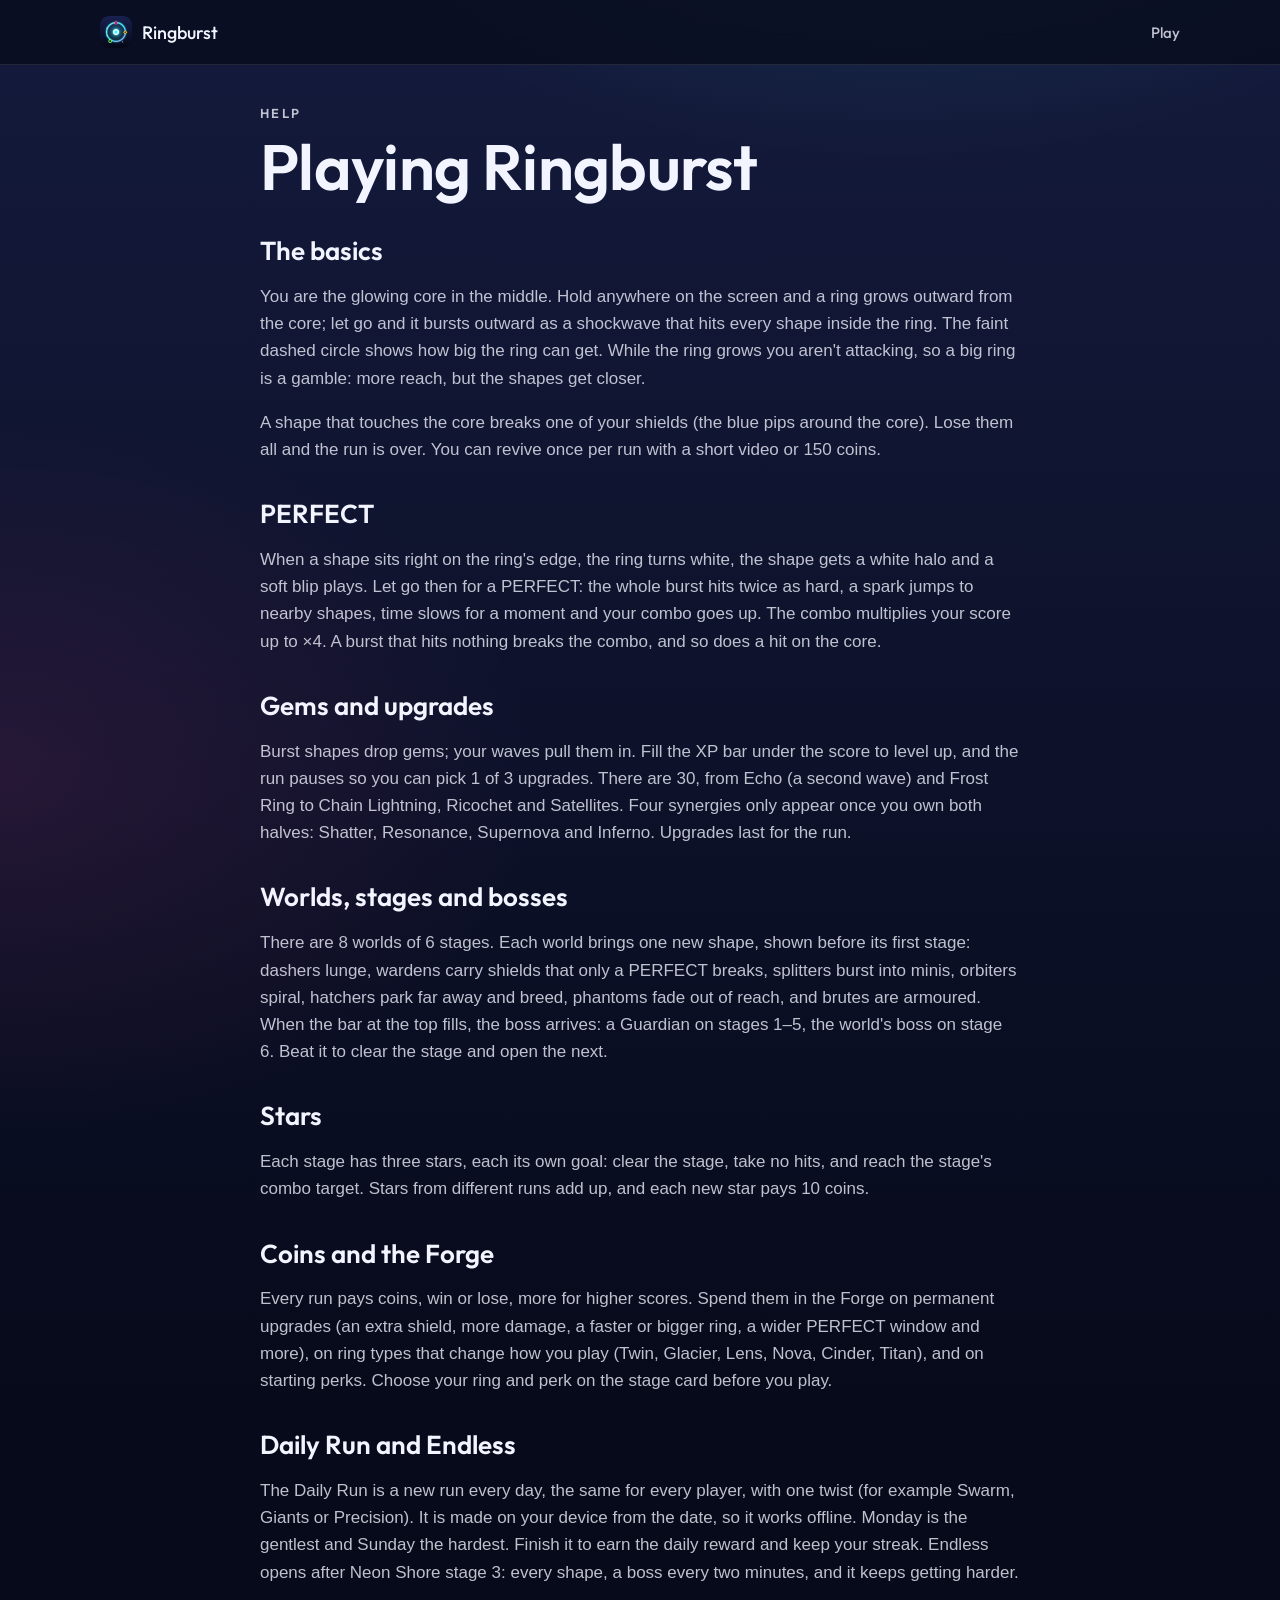
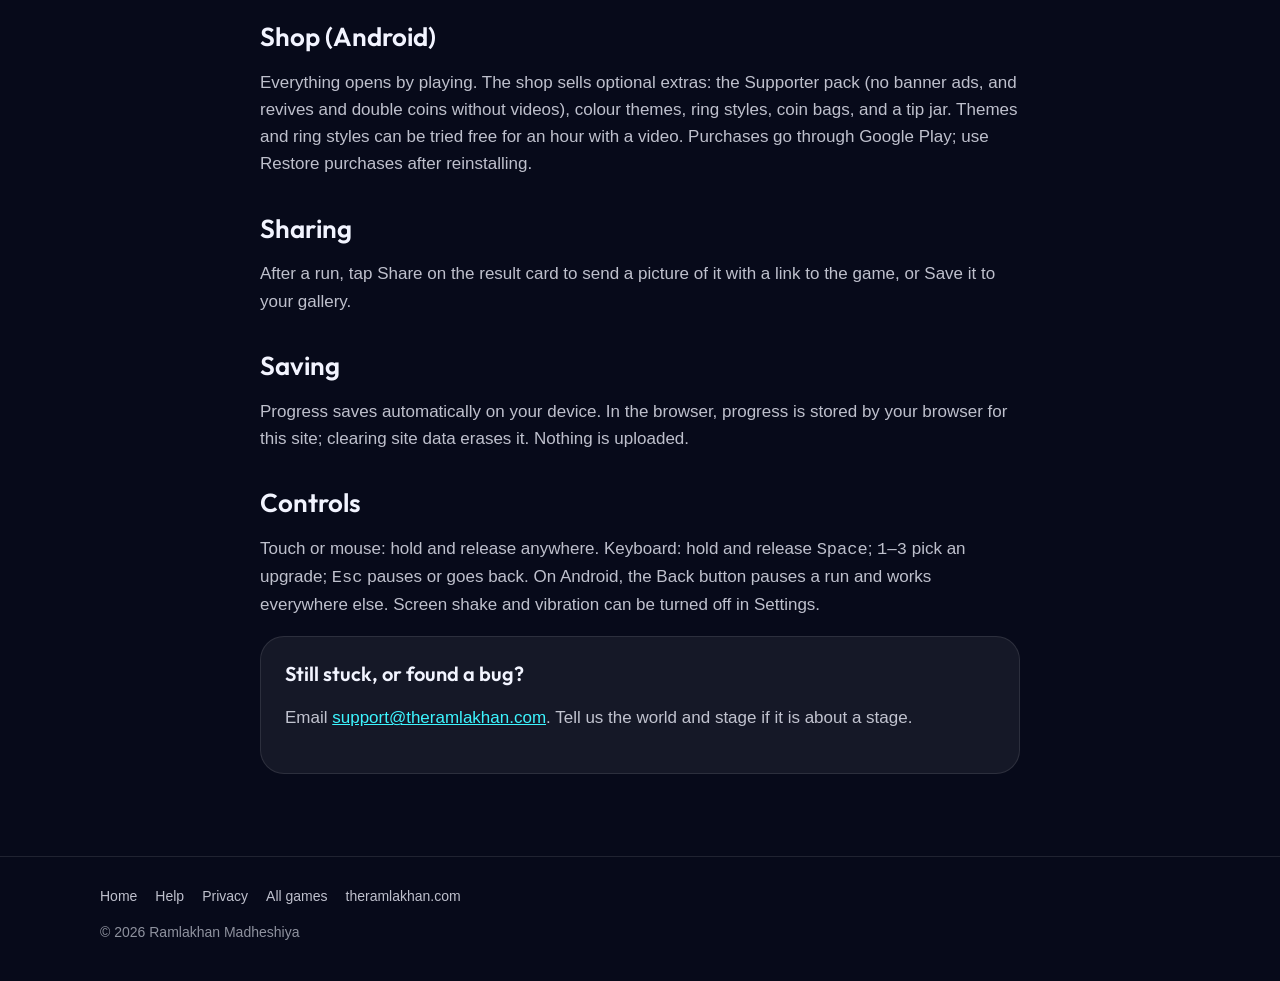
==== web/help/index.html @ f810cd86 "Store art, website, docs, CI and a smoother difficulty curve Icons, splash, feature graphic and Play" ====
<!doctype html>
<html lang="en">
<head>
<meta charset="utf-8">
<meta name="viewport" content="width=device-width, initial-scale=1, viewport-fit=cover">
<title>Ringburst Help</title>
<meta name="description" content="How to play Ringburst: hold to grow the ring, let go to burst it, PERFECT releases, upgrades, worlds, the Forge, the Daily Run and Endless.">
<meta name="theme-color" content="#070A1A">
<link rel="icon" href="../icon.svg" type="image/svg+xml">
<link rel="preconnect" href="https://fonts.googleapis.com">
<link rel="preconnect" href="https://fonts.gstatic.com" crossorigin>
<link href="https://fonts.googleapis.com/css2?family=Outfit:wght@400;500;600;700;800&display=swap" rel="stylesheet">
<link rel="stylesheet" href="../assets/site.css">
</head>
<body>
<header class="nav">
  <div class="container nav-inner">
    <a class="wordmark" href="../"><img src="../images/icon-512.png" alt="" width="32" height="32"><span>Ringburst</span></a>
    <a class="link" href="../play/">Play</a>
  </div>
</header>
<main class="container doc">
  <p class="eyebrow">Help</p>
  <h1>Playing Ringburst</h1>

  <h2>The basics</h2>
  <p>You are the glowing core in the middle. Hold anywhere on the screen and a ring grows outward from the core; let go and it bursts outward as a shockwave that hits every shape inside the ring. The faint dashed circle shows how big the ring can get. While the ring grows you aren't attacking, so a big ring is a gamble: more reach, but the shapes get closer.</p>
  <p>A shape that touches the core breaks one of your shields (the blue pips around the core). Lose them all and the run is over. You can revive once per run with a short video or 150 coins.</p>

  <h2>PERFECT</h2>
  <p>When a shape sits right on the ring's edge, the ring turns white, the shape gets a white halo and a soft blip plays. Let go then for a PERFECT: the whole burst hits twice as hard, a spark jumps to nearby shapes, time slows for a moment and your combo goes up. The combo multiplies your score up to ×4. A burst that hits nothing breaks the combo, and so does a hit on the core.</p>

  <h2>Gems and upgrades</h2>
  <p>Burst shapes drop gems; your waves pull them in. Fill the XP bar under the score to level up, and the run pauses so you can pick 1 of 3 upgrades. There are 30, from Echo (a second wave) and Frost Ring to Chain Lightning, Ricochet and Satellites. Four synergies only appear once you own both halves: Shatter, Resonance, Supernova and Inferno. Upgrades last for the run.</p>

  <h2>Worlds, stages and bosses</h2>
  <p>There are 8 worlds of 6 stages. Each world brings one new shape, shown before its first stage: dashers lunge, wardens carry shields that only a PERFECT breaks, splitters burst into minis, orbiters spiral, hatchers park far away and breed, phantoms fade out of reach, and brutes are armoured. When the bar at the top fills, the boss arrives: a Guardian on stages 1–5, the world's boss on stage 6. Beat it to clear the stage and open the next.</p>

  <h2>Stars</h2>
  <p>Each stage has three stars, each its own goal: clear the stage, take no hits, and reach the stage's combo target. Stars from different runs add up, and each new star pays 10 coins.</p>

  <h2>Coins and the Forge</h2>
  <p>Every run pays coins, win or lose, more for higher scores. Spend them in the Forge on permanent upgrades (an extra shield, more damage, a faster or bigger ring, a wider PERFECT window and more), on ring types that change how you play (Twin, Glacier, Lens, Nova, Cinder, Titan), and on starting perks. Choose your ring and perk on the stage card before you play.</p>

  <h2>Daily Run and Endless</h2>
  <p>The Daily Run is a new run every day, the same for every player, with one twist (for example Swarm, Giants or Precision). It is made on your device from the date, so it works offline. Monday is the gentlest and Sunday the hardest. Finish it to earn the daily reward and keep your streak. Endless opens after Neon Shore stage 3: every shape, a boss every two minutes, and it keeps getting harder.</p>

  <h2>Shop (Android)</h2>
  <p>Everything opens by playing. The shop sells optional extras: the Supporter pack (no banner ads, and revives and double coins without videos), colour themes, ring styles, coin bags, and a tip jar. Themes and ring styles can be tried free for an hour with a video. Purchases go through Google Play; use Restore purchases after reinstalling.</p>

  <h2>Sharing</h2>
  <p>After a run, tap Share on the result card to send a picture of it with a link to the game, or Save it to your gallery.</p>

  <h2>Saving</h2>
  <p>Progress saves automatically on your device. In the browser, progress is stored by your browser for this site; clearing site data erases it. Nothing is uploaded.</p>

  <h2>Controls</h2>
  <p>Touch or mouse: hold and release anywhere. Keyboard: hold and release <kbd>Space</kbd>; <kbd>1</kbd>–<kbd>3</kbd> pick an upgrade; <kbd>Esc</kbd> pauses or goes back. On Android, the Back button pauses a run and works everywhere else. Screen shake and vibration can be turned off in Settings.</p>

  <div class="card">
    <h3>Still stuck, or found a bug?</h3>
    <p>Email <a href="mailto:support@theramlakhan.com?subject=Ringburst%20help">support@theramlakhan.com</a>. Tell us the world and stage if it is about a stage.</p>
  </div>
</main>
<footer class="footer">
  <div class="container">
    <div class="footer-top">
      <nav class="footer-links" aria-label="Site"><a href="../">Home</a> <a href="./" aria-current="page">Help</a> <a href="../privacy/">Privacy</a> <a href="/games/">All games</a> <a href="https://theramlakhan.com/">theramlakhan.com</a></nav>
    </div>
    <p class="footer-meta">© 2026 Ramlakhan Madheshiya</p>
  </div>
</footer>
</body>
</html>
---- web/assets/site.css ----
/* Ringburst site. Neon on deep night blue. */
:root {
  --sky: #070A1A;
  --sky-2: #141A3C;
  --card: rgba(255, 255, 255, .06);
  --line: rgba(255, 255, 255, .10);
  --ink: #F2F4FF;
  --ink-2: rgba(242, 244, 255, .78);
  --ink-3: rgba(242, 244, 255, .58);
  --amber: #3DF5FF;
  --pink: #FF4FA3;
  --gold: #FFD23F;
  --paper: #F4F6FF;
  --paper-ink: #0B1030;
  --violet: #B98CFF;
  --display: "Outfit", -apple-system, BlinkMacSystemFont, "Segoe UI", system-ui, sans-serif;
  --text: -apple-system, BlinkMacSystemFont, "Segoe UI", Inter, Roboto, "Helvetica Neue", Arial, system-ui, sans-serif;
  --gutter: 20px;
  color-scheme: dark;
}
* { box-sizing: border-box; }
html { -webkit-text-size-adjust: 100%; }
body {
  margin: 0;
  background: radial-gradient(1100px 700px at 70% -10%, rgba(61, 245, 255, .16) 0%, transparent 60%), radial-gradient(900px 600px at 0% 30%, rgba(255, 79, 163, .10) 0%, transparent 60%), linear-gradient(180deg, var(--sky-2) 0%, var(--sky) 55%);
  background-color: var(--sky);
  color: var(--ink);
  font: 17px/1.6 var(--text);
  min-height: 100vh;
}
a { color: var(--amber); }
img { max-width: 100%; height: auto; display: block; }
.container { width: min(1080px, 100% - 2 * var(--gutter)); margin-inline: auto; }
.skip { position: absolute; left: -999px; }
.skip:focus { left: 12px; top: 12px; background: var(--paper); color: var(--paper-ink); padding: 8px 12px; border-radius: 10px; z-index: 9; }

.nav { position: sticky; top: 0; z-index: 5; backdrop-filter: blur(14px); background: rgba(7, 10, 26, .72); border-bottom: 1px solid var(--line); }
.nav-inner { display: flex; align-items: center; justify-content: space-between; height: 64px; }
.wordmark { display: inline-flex; align-items: center; gap: 10px; color: var(--ink); text-decoration: none; font: 500 18px var(--display); }
.wordmark img { width: 32px; height: 32px; border-radius: 9px; }
.nav .link { color: var(--ink-2); text-decoration: none; font: 500 15px var(--display); }
.nav .link:hover { color: var(--ink); }

.hero { padding: 56px 0 24px; display: grid; gap: 40px; grid-template-columns: 1.1fr .9fr; align-items: center; }
.eyebrow { font: 600 13px var(--display); letter-spacing: .18em; text-transform: uppercase; color: var(--amber); margin: 0 0 12px; }
h1 { font: 600 clamp(40px, 6vw, 64px)/1.05 var(--display); margin: 0 0 16px; letter-spacing: -.01em; }
h2 { font: 600 clamp(28px, 3.6vw, 38px)/1.15 var(--display); margin: 0 0 12px; }
h3 { font: 600 20px/1.3 var(--display); margin: 0 0 6px; }
.lede { font-size: 19px; color: var(--ink-2); max-width: 34em; margin: 0 0 24px; }
.btn-row { display: flex; flex-wrap: wrap; gap: 12px; align-items: center; }
.btn { display: inline-flex; align-items: center; gap: 10px; padding: 14px 22px; border-radius: 999px; font: 600 16px var(--display); text-decoration: none; color: var(--ink); background: var(--card); border: 1px solid var(--line); min-height: 50px; }
.btn:hover { background: rgba(255, 255, 255, .1); }
.btn svg { width: 20px; height: 20px; }
.btn-primary { background: var(--amber); color: var(--paper-ink); border-color: transparent; }
.btn-primary:hover { background: #7CFBFF; }
.meta { color: var(--ink-3); font-size: 14px; margin-top: 14px; }

.phone { border-radius: 30px; overflow: hidden; border: 1px solid var(--line); box-shadow: 0 40px 80px -30px rgba(0, 0, 0, .7), 0 0 90px -20px rgba(61, 245, 255, .35); background: var(--sky); }
.hero .phone { max-width: 340px; margin-inline: auto; }
.shots { display: grid; grid-template-columns: repeat(3, 1fr); gap: 20px; margin: 24px 0 8px; }

section { padding: 48px 0; }
.features { display: grid; grid-template-columns: repeat(3, 1fr); gap: 18px; }
.feature { background: var(--card); border: 1px solid var(--line); border-radius: 24px; padding: 22px; }
.feature p { margin: 0; color: var(--ink-2); }
.shape { display: block; width: 44px; height: 44px; margin-bottom: 12px; }
.shape svg { width: 44px; height: 44px; filter: drop-shadow(0 0 10px currentColor); }

.doc { max-width: 760px; padding: 40px 0 64px; }
.doc h2 { margin-top: 36px; font-size: 26px; }
.doc p, .doc li { color: var(--ink-2); }
.card { background: var(--card); border: 1px solid var(--line); border-radius: 24px; padding: 24px; margin: 18px 0; }

.footer { border-top: 1px solid var(--line); padding: 28px 0 40px; color: var(--ink-3); font-size: 14px; }
.footer-top { display: flex; flex-wrap: wrap; gap: 16px; justify-content: space-between; align-items: center; }
.footer-links { display: flex; flex-wrap: wrap; gap: 18px; }
.footer-links a { color: var(--ink-2); text-decoration: none; }
.footer-links a:hover { color: var(--ink); }
.footer-meta { margin: 14px 0 0; }

@media (max-width: 820px) {
  .hero { grid-template-columns: 1fr; padding-top: 32px; }
  .hero .phone { max-width: 280px; }
  .features { grid-template-columns: 1fr; }
  .shots { grid-template-columns: repeat(3, minmax(160px, 1fr)); overflow-x: auto; scroll-snap-type: x mandatory; padding-bottom: 8px; }
  .shots .phone { scroll-snap-align: start; }
}
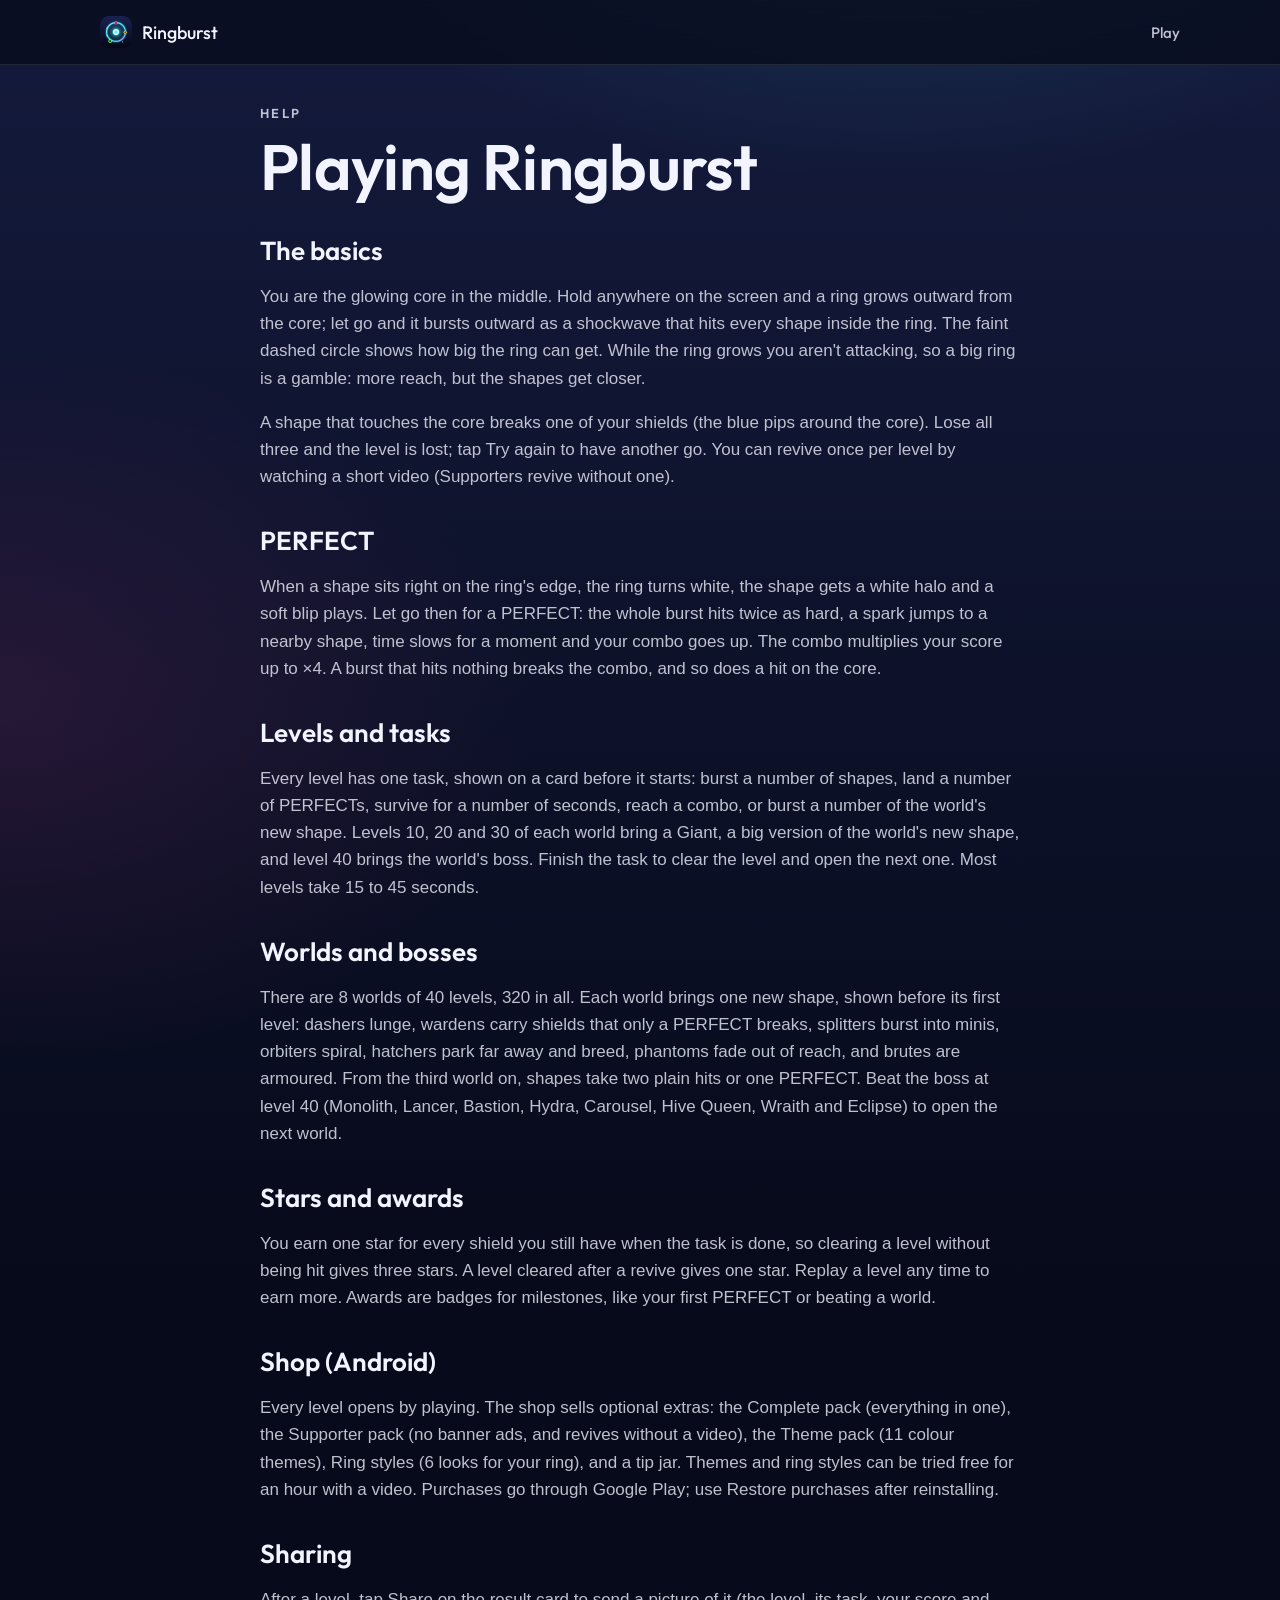
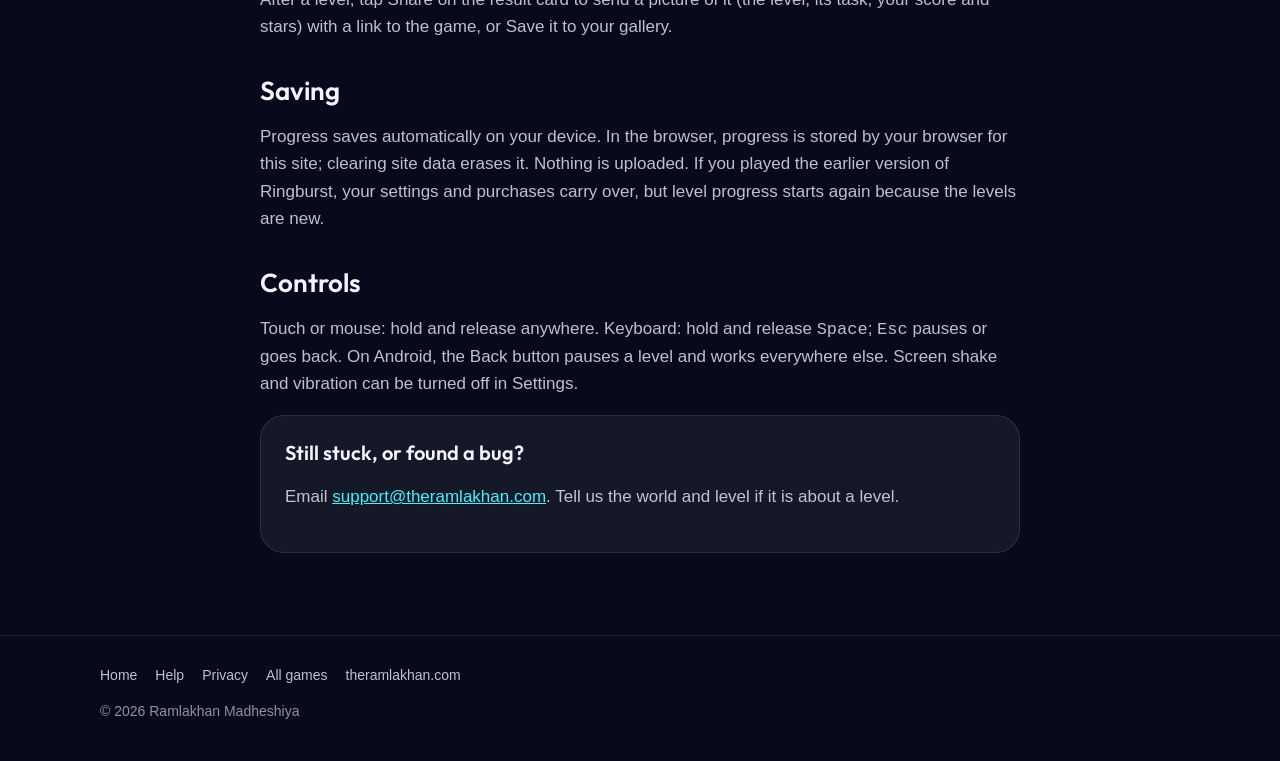
==== commit 8466b819: "Level by level: 320 prepared levels with one task each, no upgrades Players found the roguelite too " ====
--- a/web/help/index.html
+++ b/web/help/index.html
@@ -4,7 +4,7 @@
 <meta charset="utf-8">
 <meta name="viewport" content="width=device-width, initial-scale=1, viewport-fit=cover">
 <title>Ringburst Help</title>
-<meta name="description" content="How to play Ringburst: hold to grow the ring, let go to burst it, PERFECT releases, upgrades, worlds, the Forge, the Daily Run and Endless.">
+<meta name="description" content="How to play Ringburst: hold to grow the ring, let go to burst it, PERFECT releases, level tasks, stars, worlds and bosses.">
 <meta name="theme-color" content="#070A1A">
 <link rel="icon" href="../icon.svg" type="image/svg+xml">
 <link rel="preconnect" href="https://fonts.googleapis.com">
@@ -25,41 +25,35 @@
 
   <h2>The basics</h2>
   <p>You are the glowing core in the middle. Hold anywhere on the screen and a ring grows outward from the core; let go and it bursts outward as a shockwave that hits every shape inside the ring. The faint dashed circle shows how big the ring can get. While the ring grows you aren't attacking, so a big ring is a gamble: more reach, but the shapes get closer.</p>
-  <p>A shape that touches the core breaks one of your shields (the blue pips around the core). Lose them all and the run is over. You can revive once per run with a short video or 150 coins.</p>
+  <p>A shape that touches the core breaks one of your shields (the blue pips around the core). Lose all three and the level is lost; tap Try again to have another go. You can revive once per level by watching a short video (Supporters revive without one).</p>
 
   <h2>PERFECT</h2>
-  <p>When a shape sits right on the ring's edge, the ring turns white, the shape gets a white halo and a soft blip plays. Let go then for a PERFECT: the whole burst hits twice as hard, a spark jumps to nearby shapes, time slows for a moment and your combo goes up. The combo multiplies your score up to ×4. A burst that hits nothing breaks the combo, and so does a hit on the core.</p>
+  <p>When a shape sits right on the ring's edge, the ring turns white, the shape gets a white halo and a soft blip plays. Let go then for a PERFECT: the whole burst hits twice as hard, a spark jumps to a nearby shape, time slows for a moment and your combo goes up. The combo multiplies your score up to ×4. A burst that hits nothing breaks the combo, and so does a hit on the core.</p>
 
-  <h2>Gems and upgrades</h2>
-  <p>Burst shapes drop gems; your waves pull them in. Fill the XP bar under the score to level up, and the run pauses so you can pick 1 of 3 upgrades. There are 30, from Echo (a second wave) and Frost Ring to Chain Lightning, Ricochet and Satellites. Four synergies only appear once you own both halves: Shatter, Resonance, Supernova and Inferno. Upgrades last for the run.</p>
+  <h2>Levels and tasks</h2>
+  <p>Every level has one task, shown on a card before it starts: burst a number of shapes, land a number of PERFECTs, survive for a number of seconds, reach a combo, or burst a number of the world's new shape. Levels 10, 20 and 30 of each world bring a Giant, a big version of the world's new shape, and level 40 brings the world's boss. Finish the task to clear the level and open the next one. Most levels take 15 to 45 seconds.</p>
 
-  <h2>Worlds, stages and bosses</h2>
-  <p>There are 8 worlds of 6 stages. Each world brings one new shape, shown before its first stage: dashers lunge, wardens carry shields that only a PERFECT breaks, splitters burst into minis, orbiters spiral, hatchers park far away and breed, phantoms fade out of reach, and brutes are armoured. When the bar at the top fills, the boss arrives: a Guardian on stages 1–5, the world's boss on stage 6. Beat it to clear the stage and open the next.</p>
+  <h2>Worlds and bosses</h2>
+  <p>There are 8 worlds of 40 levels, 320 in all. Each world brings one new shape, shown before its first level: dashers lunge, wardens carry shields that only a PERFECT breaks, splitters burst into minis, orbiters spiral, hatchers park far away and breed, phantoms fade out of reach, and brutes are armoured. From the third world on, shapes take two plain hits or one PERFECT. Beat the boss at level 40 (Monolith, Lancer, Bastion, Hydra, Carousel, Hive Queen, Wraith and Eclipse) to open the next world.</p>
 
-  <h2>Stars</h2>
-  <p>Each stage has three stars, each its own goal: clear the stage, take no hits, and reach the stage's combo target. Stars from different runs add up, and each new star pays 10 coins.</p>
-
-  <h2>Coins and the Forge</h2>
-  <p>Every run pays coins, win or lose, more for higher scores. Spend them in the Forge on permanent upgrades (an extra shield, more damage, a faster or bigger ring, a wider PERFECT window and more), on ring types that change how you play (Twin, Glacier, Lens, Nova, Cinder, Titan), and on starting perks. Choose your ring and perk on the stage card before you play.</p>
-
-  <h2>Daily Run and Endless</h2>
-  <p>The Daily Run is a new run every day, the same for every player, with one twist (for example Swarm, Giants or Precision). It is made on your device from the date, so it works offline. Monday is the gentlest and Sunday the hardest. Finish it to earn the daily reward and keep your streak. Endless opens after Neon Shore stage 3: every shape, a boss every two minutes, and it keeps getting harder.</p>
+  <h2>Stars and awards</h2>
+  <p>You earn one star for every shield you still have when the task is done, so clearing a level without being hit gives three stars. A level cleared after a revive gives one star. Replay a level any time to earn more. Awards are badges for milestones, like your first PERFECT or beating a world.</p>
 
   <h2>Shop (Android)</h2>
-  <p>Everything opens by playing. The shop sells optional extras: the Supporter pack (no banner ads, and revives and double coins without videos), colour themes, ring styles, coin bags, and a tip jar. Themes and ring styles can be tried free for an hour with a video. Purchases go through Google Play; use Restore purchases after reinstalling.</p>
+  <p>Every level opens by playing. The shop sells optional extras: the Complete pack (everything in one), the Supporter pack (no banner ads, and revives without a video), the Theme pack (11 colour themes), Ring styles (6 looks for your ring), and a tip jar. Themes and ring styles can be tried free for an hour with a video. Purchases go through Google Play; use Restore purchases after reinstalling.</p>
 
   <h2>Sharing</h2>
-  <p>After a run, tap Share on the result card to send a picture of it with a link to the game, or Save it to your gallery.</p>
+  <p>After a level, tap Share on the result card to send a picture of it (the level, its task, your score and stars) with a link to the game, or Save it to your gallery.</p>
 
   <h2>Saving</h2>
-  <p>Progress saves automatically on your device. In the browser, progress is stored by your browser for this site; clearing site data erases it. Nothing is uploaded.</p>
+  <p>Progress saves automatically on your device. In the browser, progress is stored by your browser for this site; clearing site data erases it. Nothing is uploaded. If you played the earlier version of Ringburst, your settings and purchases carry over, but level progress starts again because the levels are new.</p>
 
   <h2>Controls</h2>
-  <p>Touch or mouse: hold and release anywhere. Keyboard: hold and release <kbd>Space</kbd>; <kbd>1</kbd>–<kbd>3</kbd> pick an upgrade; <kbd>Esc</kbd> pauses or goes back. On Android, the Back button pauses a run and works everywhere else. Screen shake and vibration can be turned off in Settings.</p>
+  <p>Touch or mouse: hold and release anywhere. Keyboard: hold and release <kbd>Space</kbd>; <kbd>Esc</kbd> pauses or goes back. On Android, the Back button pauses a level and works everywhere else. Screen shake and vibration can be turned off in Settings.</p>
 
   <div class="card">
     <h3>Still stuck, or found a bug?</h3>
-    <p>Email <a href="mailto:support@theramlakhan.com?subject=Ringburst%20help">support@theramlakhan.com</a>. Tell us the world and stage if it is about a stage.</p>
+    <p>Email <a href="mailto:support@theramlakhan.com?subject=Ringburst%20help">support@theramlakhan.com</a>. Tell us the world and level if it is about a level.</p>
   </div>
 </main>
 <footer class="footer">
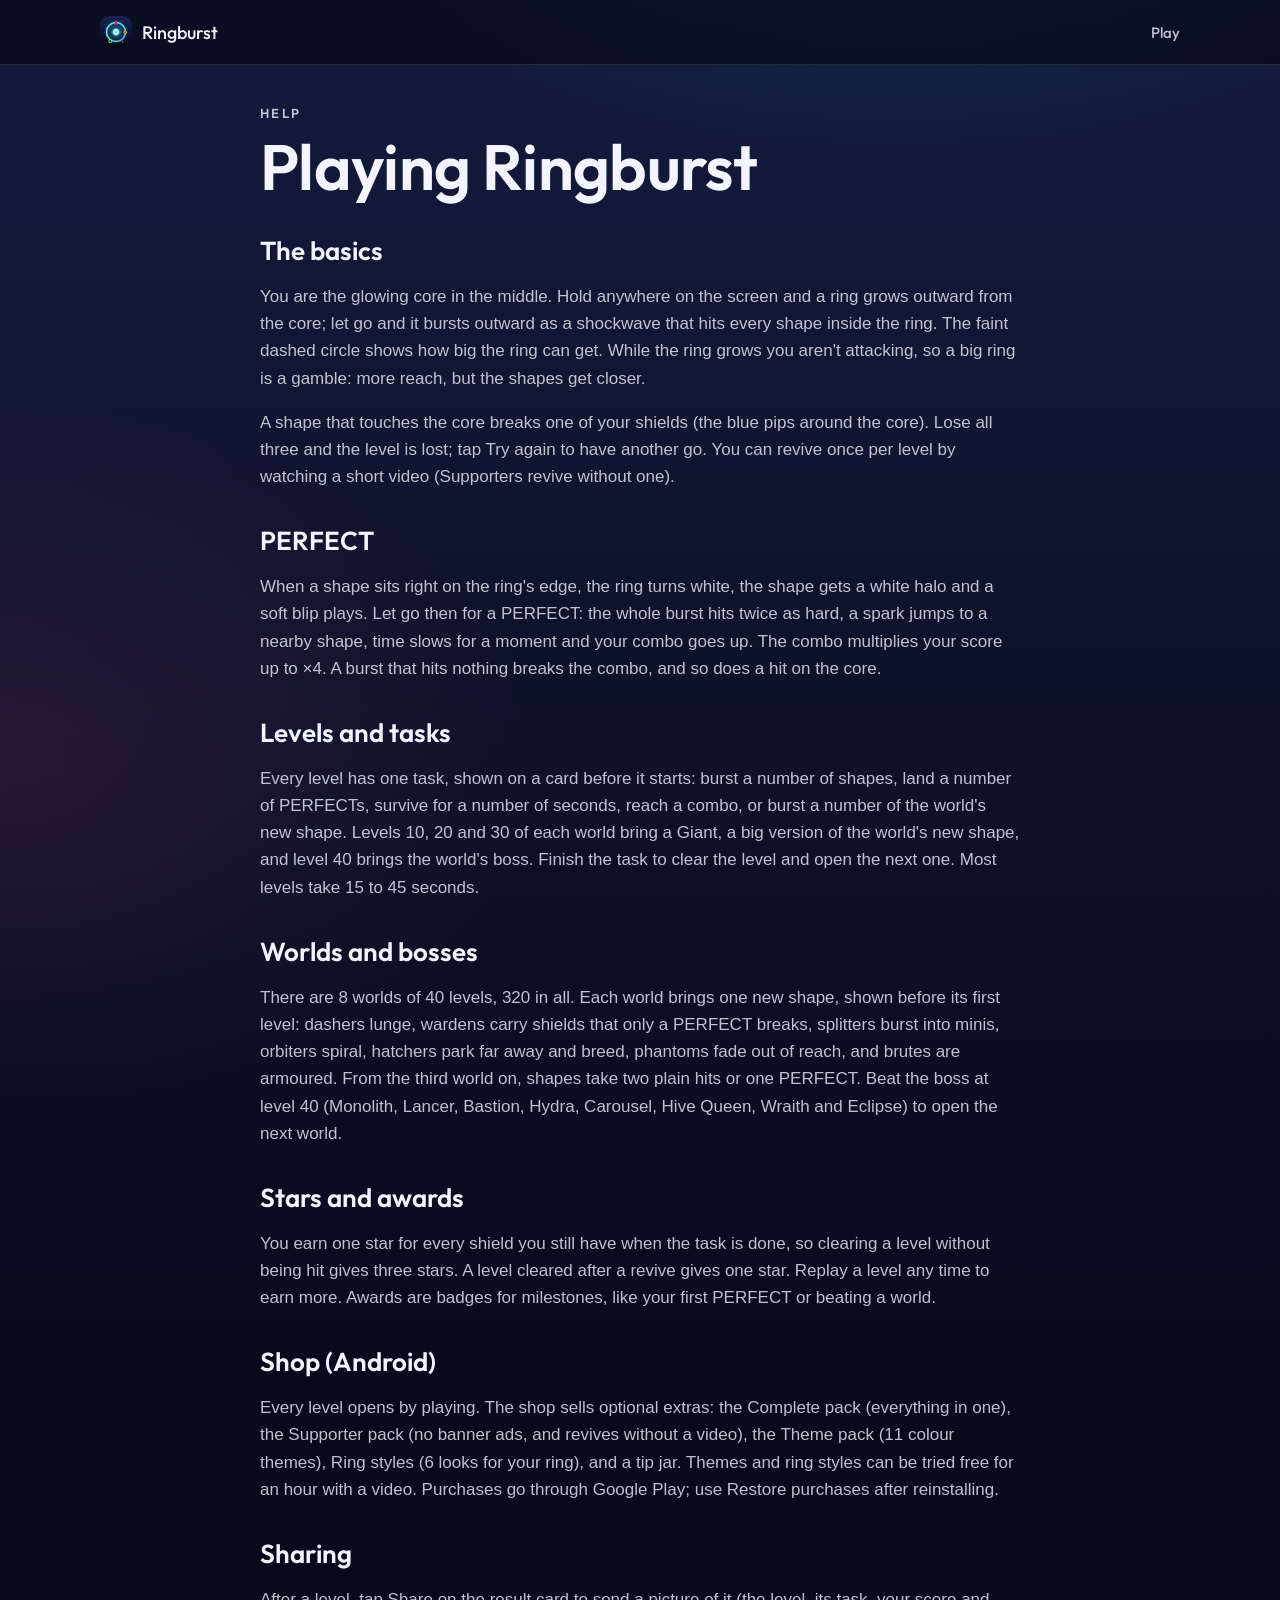
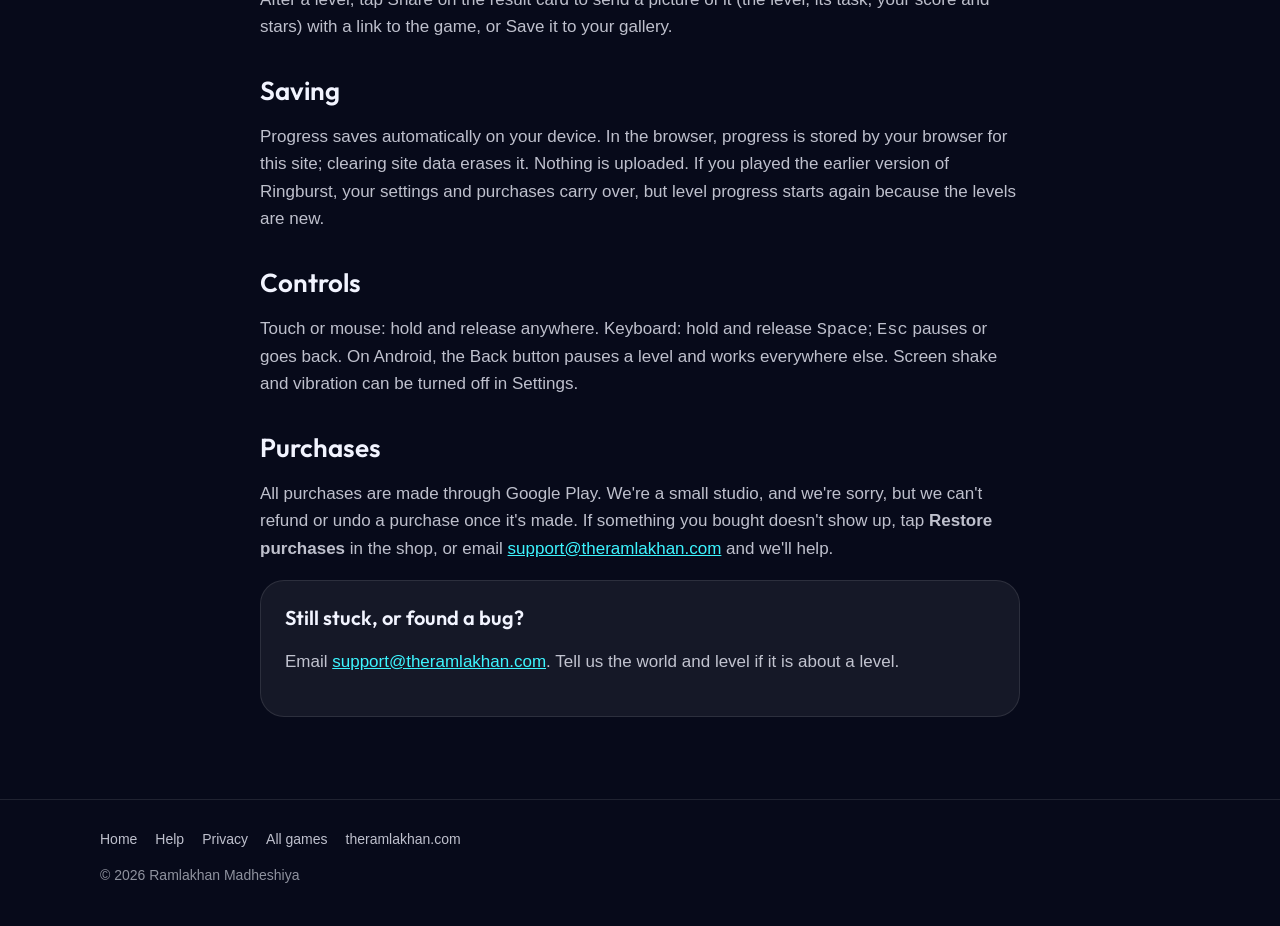
==== commit 385a6cad: "Tip jar picker in local currency, and a humble no-refunds line - Tips run from 10 to 10,000 (190 pro" ====
--- a/web/help/index.html
+++ b/web/help/index.html
@@ -51,6 +51,9 @@
   <h2>Controls</h2>
   <p>Touch or mouse: hold and release anywhere. Keyboard: hold and release <kbd>Space</kbd>; <kbd>Esc</kbd> pauses or goes back. On Android, the Back button pauses a level and works everywhere else. Screen shake and vibration can be turned off in Settings.</p>
 
+  <h2>Purchases</h2>
+  <p>All purchases are made through Google Play. We're a small studio, and we're sorry, but we can't refund or undo a purchase once it's made. If something you bought doesn't show up, tap <strong>Restore purchases</strong> in the shop, or email <a href="mailto:support@theramlakhan.com">support@theramlakhan.com</a> and we'll help.</p>
+
   <div class="card">
     <h3>Still stuck, or found a bug?</h3>
     <p>Email <a href="mailto:support@theramlakhan.com?subject=Ringburst%20help">support@theramlakhan.com</a>. Tell us the world and level if it is about a level.</p>
